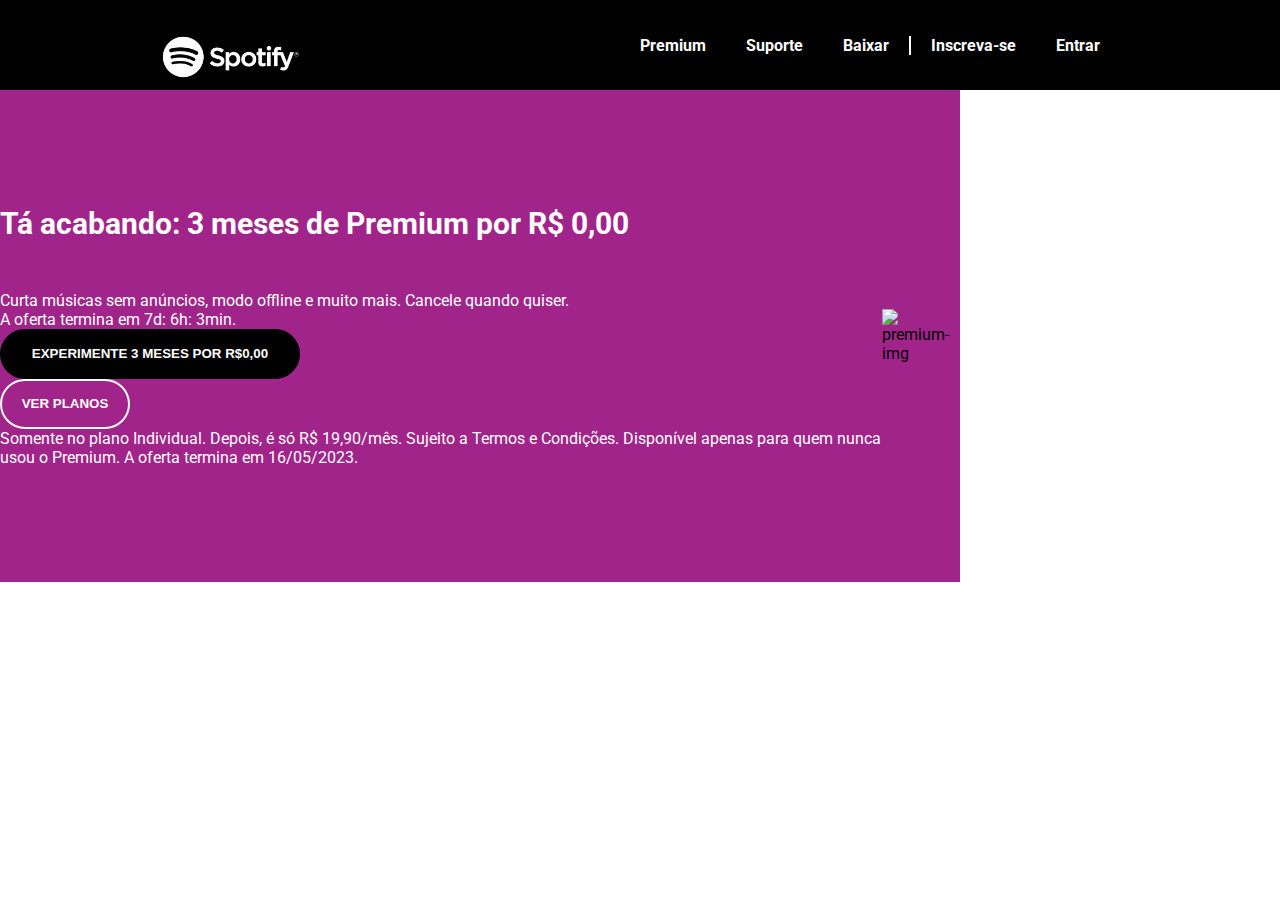
==== spotify_clone/index.html @ 2f6ccf95 "v5" ====
<!DOCTYPE html>
<html lang="en">
<head>
    <meta charset="UTF-8">
    <meta http-equiv="X-UA-Compatible" content="IE=edge">
    <meta name="viewport" content="width=device-width, initial-scale=1.0">
    <link href="./styles/style.css" rel="stylesheet">
    <link rel="preconnect" href="https://fonts.googleapis.com">
    <link rel="preconnect" href="https://fonts.gstatic.com" crossorigin>
    <link href="https://fonts.googleapis.com/css2?family=Roboto&display=swap" rel="stylesheet">
    <title>Clone Spotify</title>
</head>
<body>
    <!--Navbar-->
    <navbar id="navbar">
        <div class="navbar-container">
            <img src="./images/logo_branca.png" alt="" id="logo"/>
            <ul class="navbar-items">
                <li class="navbar-item">Premium</li>
                <li class="navbar-item">Suporte</li>
                <li class="navbar-item">Baixar</li>
                <li class="navbar-item">Inscreva-se</li>
                <li class="navbar-item">Entrar</li>
            </ul>
        </div>
    </navbar>
    <!--Showcase-->
    <div id="showcase">
        <div class="showcase-container">
            <h2>Tá acabando: 3 meses de Premium por R$ 0,00</h2>
            <p>Curta músicas sem anúncios, modo offline e muito mais. Cancele quando quiser.</p>
            <p>A oferta termina em 7d: 6h: 3min.</p>
            <button class="btn-primary">EXPERIMENTE 3 MESES POR R$0,00</button>
            <button class="btn-secondary">VER PLANOS</button>
            <p>Somente no plano Individual. Depois, é só R$ 19,90/mês. Sujeito a Termos e Condições. Disponível apenas para quem nunca usou o Premium. A oferta termina em 16/05/2023.</p>
        </div>
        <article>
            <img src="https://i.scdn.co/image/ab671c3d0000f43050c09132a10b0ed063ad8aa0" alt="premium-img">
        </article>
    </div>
</body>
</html>
---- spotify_clone/styles/style.css ----
*{
    box-sizing: border-box;
    margin: 0px;
    padding: 0px;
}

body{
   font-family: 'Roboto', sans-serif;;
   
   
}

#navbar{
    display: flex;
    background-color: #000000;
    color: white;
    justify-content: center;
    flex-direction: row; 
    
}

#navbar .navbar-container{
    width: 75%;
    display: flex;
    align-items: center;
    justify-content: space-between;
    height: 90px;
   
}

#navbar .navbar-container #logo{
    height: 140px;
    width: auto;
    
}

#navbar .navbar-container ul{
    display: flex;
    list-style: none;
    font-weight: bold;
    justify-content: space-between;
}

#navbar .navbar-container li{
    padding: 0 20px;
    
}
#navbar .navbar-container li:nth-child(4){
    border-left: 2px solid white;
}

/*Showcase*/

#showcase{
    display: flex;
    justify-content: center;
    align-items: center;
    background-color: #A1248B;
    height: 492.2px;
    width: 75%; 
}

#showcase .showcase-container{
    display: flex;
    flex-direction: column;
    align-items: flex-start;
    

}

h2{
    font-size: 30px;
    color: rgb(255, 255, 255);
    margin: 0 0 50px 0;
    
}

p{
    
    color: white;
}

.btn-primary{
    border: 2px solid rgb(0, 0, 0);
    border-radius: 30px;   

    background-color: rgb(0, 0, 0);
    color: rgb(255, 255, 255);
    height: 50px;
    width: 300px;
    text-transform: uppercase;
    font-weight: bold;
}

.btn-secondary{
    border: 2px solid rgb(255, 255, 255);
    border-radius: 30px;
    background-color: #00000000;
    color: white;
    height: 50px;
    width: 130px;
    text-transform: uppercase;
    font-weight: bold;
}

img{
    width: 100px;
}
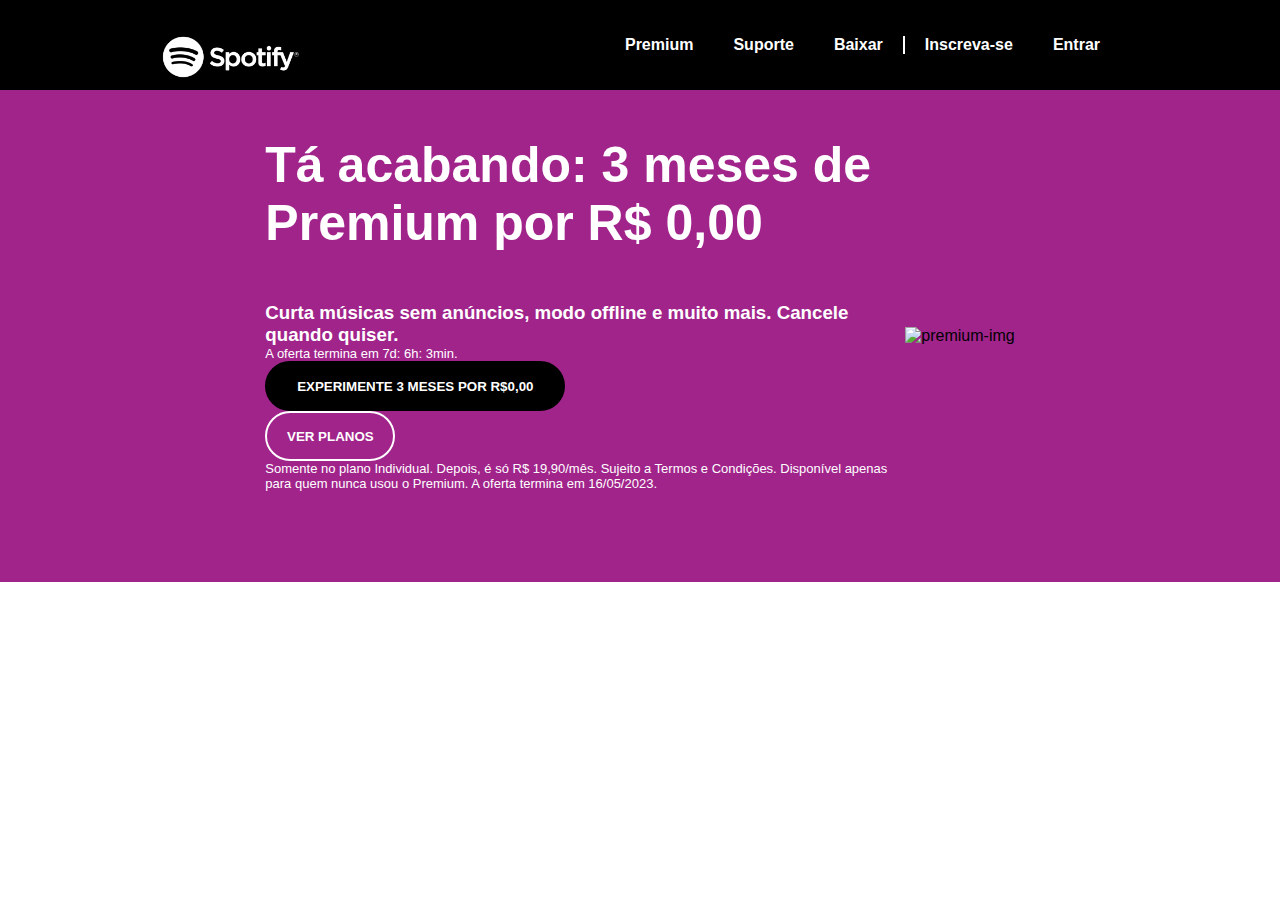
==== commit 727c7ff4: "." ====
--- a/spotify_clone/index.html
+++ b/spotify_clone/index.html
@@ -28,15 +28,15 @@
     <div id="showcase">
         <div class="showcase-container">
             <h2>Tá acabando: 3 meses de Premium por R$ 0,00</h2>
-            <p>Curta músicas sem anúncios, modo offline e muito mais. Cancele quando quiser.</p>
+            <h3>Curta músicas sem anúncios, modo offline e muito mais. Cancele quando quiser.</h3>
             <p>A oferta termina em 7d: 6h: 3min.</p>
             <button class="btn-primary">EXPERIMENTE 3 MESES POR R$0,00</button>
             <button class="btn-secondary">VER PLANOS</button>
             <p>Somente no plano Individual. Depois, é só R$ 19,90/mês. Sujeito a Termos e Condições. Disponível apenas para quem nunca usou o Premium. A oferta termina em 16/05/2023.</p>
         </div>
-        <article>
+        <aside>
             <img src="https://i.scdn.co/image/ab671c3d0000f43050c09132a10b0ed063ad8aa0" alt="premium-img">
-        </article>
+        </aside>
     </div>
 </body>
 </html>--- a/spotify_clone/styles/style.css
+++ b/spotify_clone/styles/style.css
@@ -5,9 +5,7 @@
 }
 
 body{
-   font-family: 'Roboto', sans-serif;;
-   
-   
+    font-family: Helvetica ,Arial,sans-serif;
 }
 
 #navbar{
@@ -57,26 +55,29 @@
     align-items: center;
     background-color: #A1248B;
     height: 492.2px;
-    width: 75%; 
+    
+    
 }
 
 #showcase .showcase-container{
     display: flex;
     flex-direction: column;
     align-items: flex-start;
-    
+    width: 50%;
+    color: rgb(255, 255, 255);
+    height: 400px;
 
 }
 
 h2{
-    font-size: 30px;
+    font-size: 50px;
     color: rgb(255, 255, 255);
-    margin: 0 0 50px 0;
+    padding: 0 0 50px 0;
     
 }
 
 p{
-    
+    font-size: 13px;
     color: white;
 }
 
@@ -104,7 +105,7 @@
 }
 
 img{
-    width: 100px;
+    width: 400px;
 }
 
 
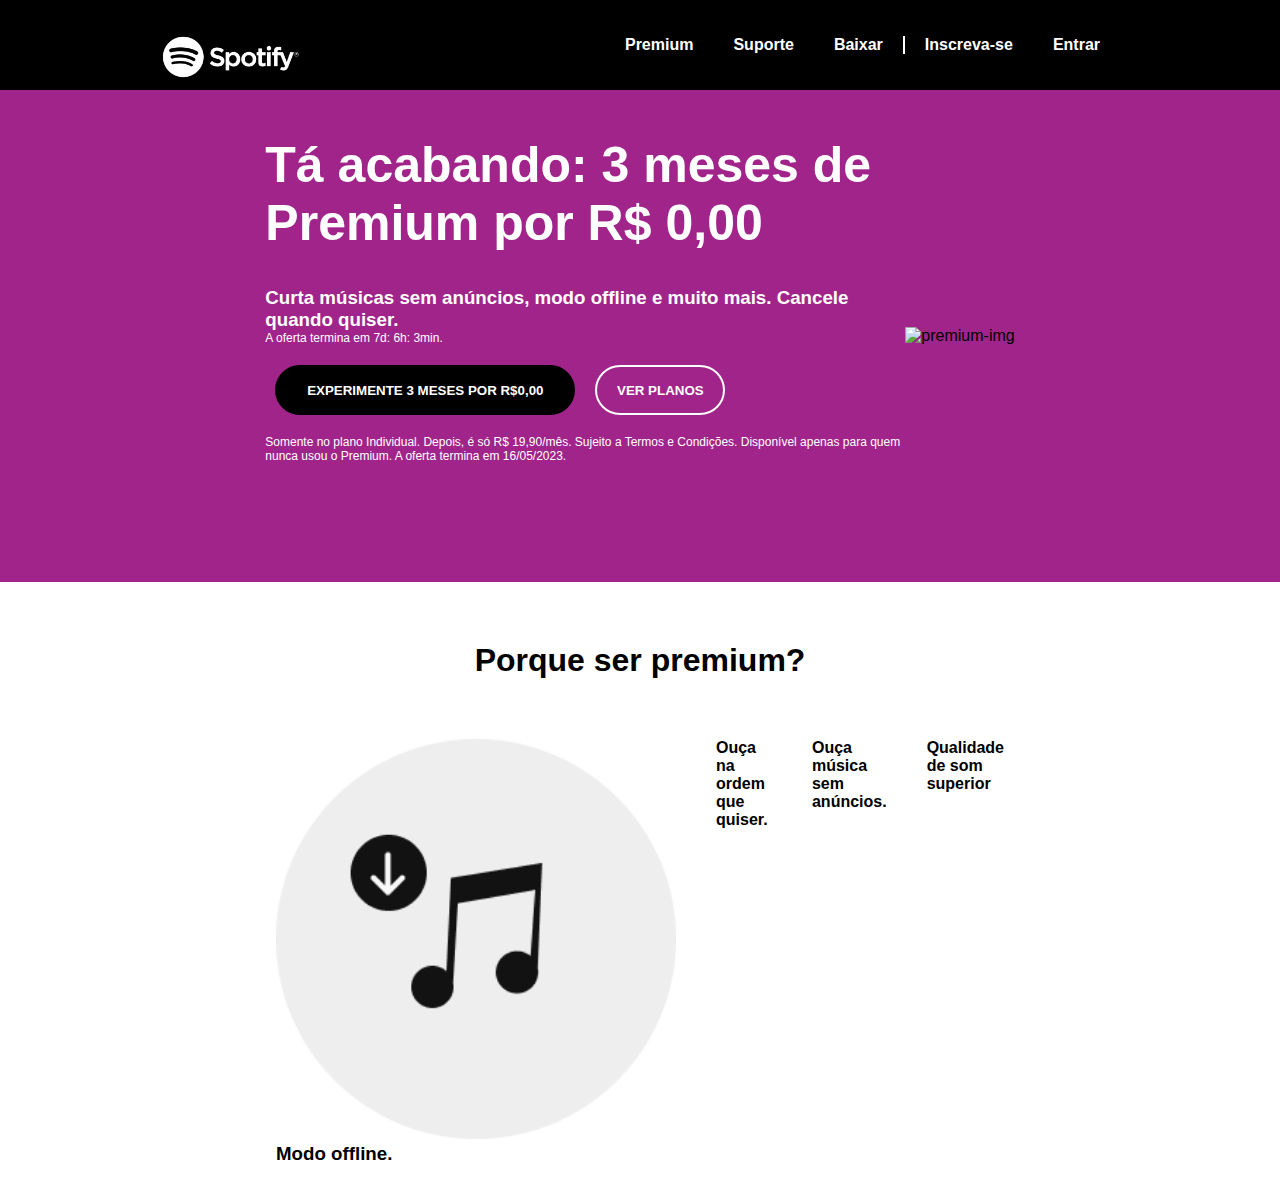
==== commit 5f69347b: "desenvolvendo a aba "porque ser premium"" ====
--- a/spotify_clone/index.html
+++ b/spotify_clone/index.html
@@ -30,13 +30,35 @@
             <h2>Tá acabando: 3 meses de Premium por R$ 0,00</h2>
             <h3>Curta músicas sem anúncios, modo offline e muito mais. Cancele quando quiser.</h3>
             <p>A oferta termina em 7d: 6h: 3min.</p>
-            <button class="btn-primary">EXPERIMENTE 3 MESES POR R$0,00</button>
-            <button class="btn-secondary">VER PLANOS</button>
+            <div id="btn-setup">
+                <button class="btn-primary">EXPERIMENTE 3 MESES POR R$0,00</button>
+                <button class="btn-secondary">VER PLANOS</button>
+            </div>
             <p>Somente no plano Individual. Depois, é só R$ 19,90/mês. Sujeito a Termos e Condições. Disponível apenas para quem nunca usou o Premium. A oferta termina em 16/05/2023.</p>
         </div>
         <aside>
             <img src="https://i.scdn.co/image/ab671c3d0000f43050c09132a10b0ed063ad8aa0" alt="premium-img">
         </aside>
     </div>
+    <!--Porque ser premium-->
+    <div id="premium">
+        <div id="main-title">
+            <div id="premium-title"><h1>Porque ser premium?</h1></div>
+                <ul id="categories">
+                    <li class="block">
+                        <img src="./images/categories/musica.png">
+                        <div class="names">
+                            <h3 class="image-title">Modo offline.</h3>
+                            <p class="description">Ouça música onde estiver.</p>
+                        </div>  
+                    </li>  
+
+                    
+                    <li class="block">Ouça na ordem que quiser.</li>  
+                    <li class="block">Ouça música sem anúncios.</li>  
+                    <li class="block">Qualidade de som superior</li>  
+                </ul>  
+        </div>
+    </div>
 </body>
 </html>--- a/spotify_clone/styles/style.css
+++ b/spotify_clone/styles/style.css
@@ -56,7 +56,6 @@
     background-color: #A1248B;
     height: 492.2px;
     
-    
 }
 
 #showcase .showcase-container{
@@ -72,19 +71,29 @@
 h2{
     font-size: 50px;
     color: rgb(255, 255, 255);
-    padding: 0 0 50px 0;
+    padding: 0 0 35px 0;
     
 }
 
 p{
-    font-size: 13px;
+    font-size: 12px;
     color: white;
+}
+
+#btn-setup{
+    display: flex;
+    flex-direction: row;
+    justify-content: center;
+    padding: 20px 0;
+}
+
+button{
+    margin: 0 10px;
 }
 
 .btn-primary{
     border: 2px solid rgb(0, 0, 0);
     border-radius: 30px;   
-
     background-color: rgb(0, 0, 0);
     color: rgb(255, 255, 255);
     height: 50px;
@@ -108,5 +117,42 @@
     width: 400px;
 }
 
+/*Porque ser premium?*/
+
+#premium{
+    
+    display: flex;
+    justify-content: center;
+
+}
+
+#main-title{
+    display: flex;
+    flex-direction: column;
+    justify-content: center;
+    width: 60%;
+}
+
+#premium-title{
+    text-align: center;
+    margin: 60px 0px;
+}
+
+ul{
+    display: flex;
+    list-style: none;
+    font-weight: bold;
+    justify-content: space-between
+}
+
+li{
+    padding: 0 20px;
+}
+
+#description{
+    color: black;
+    font-size: 14px;
+}
 
 
+
